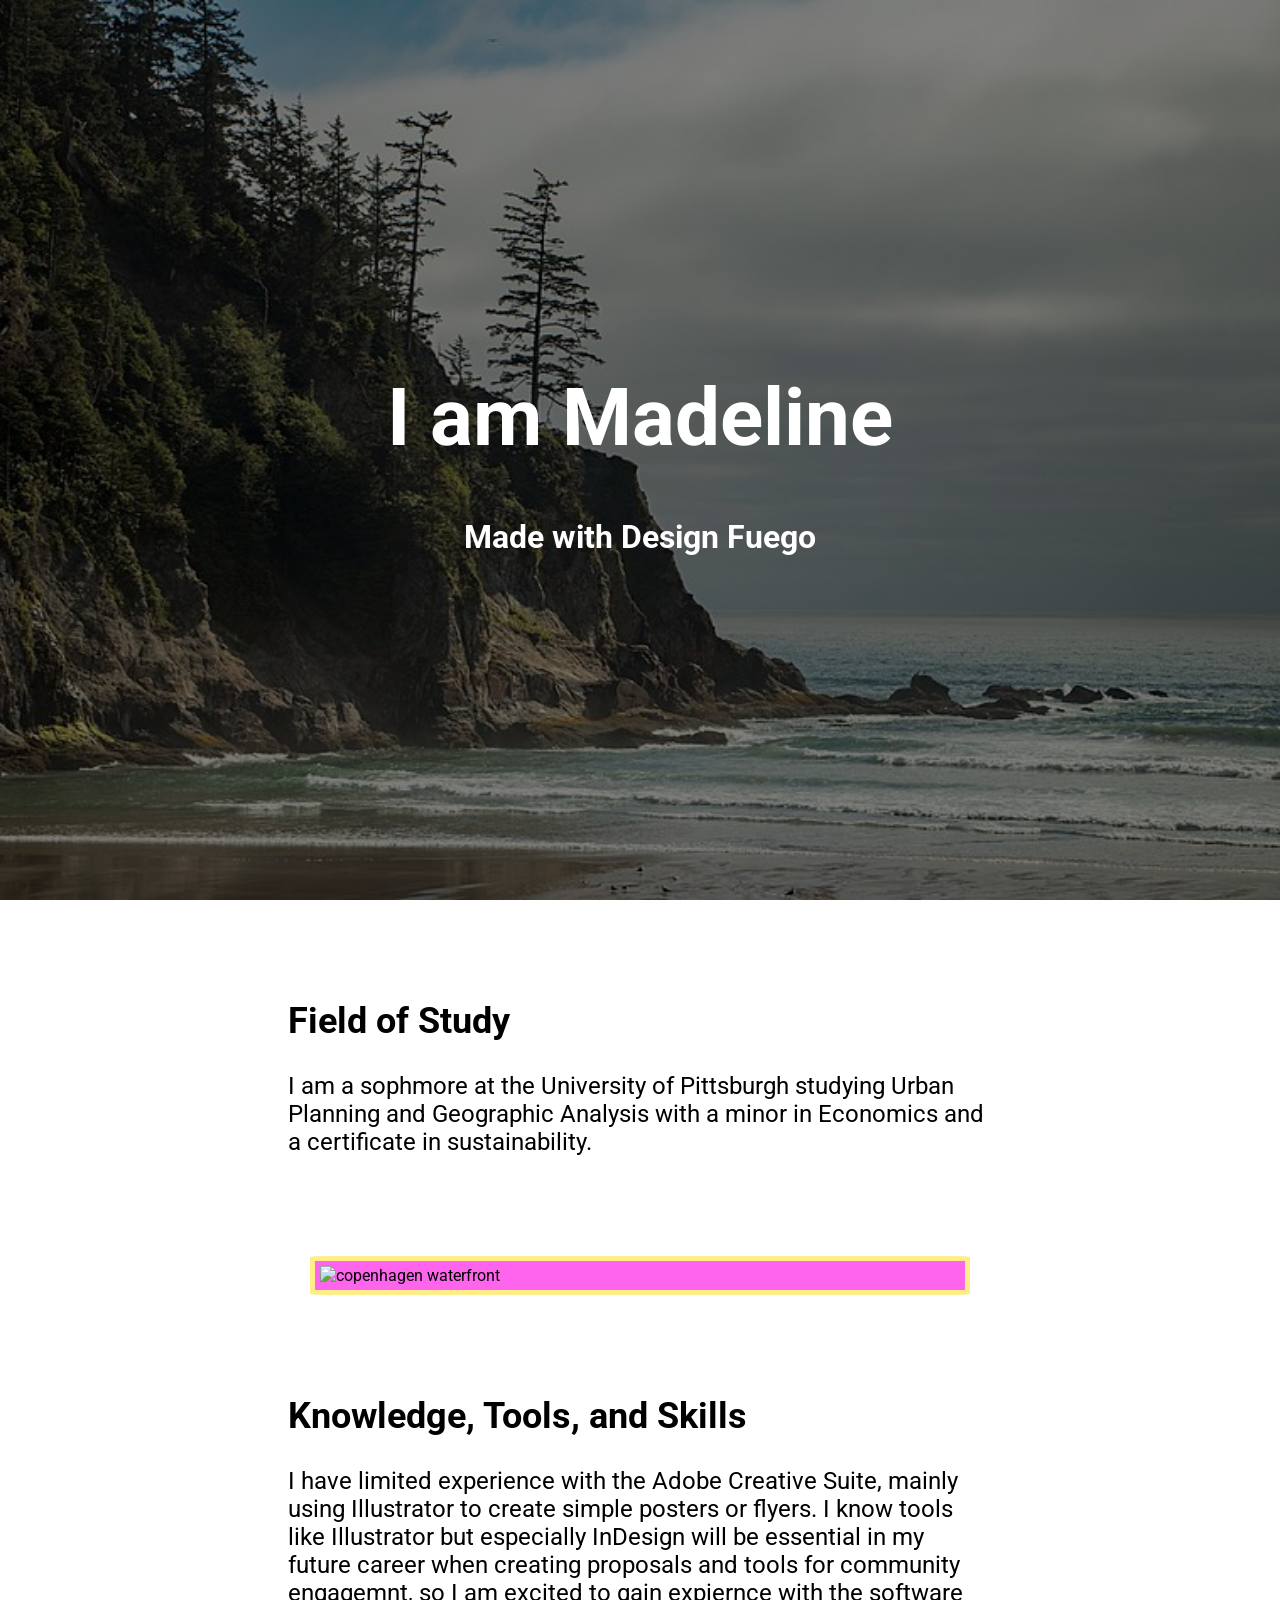
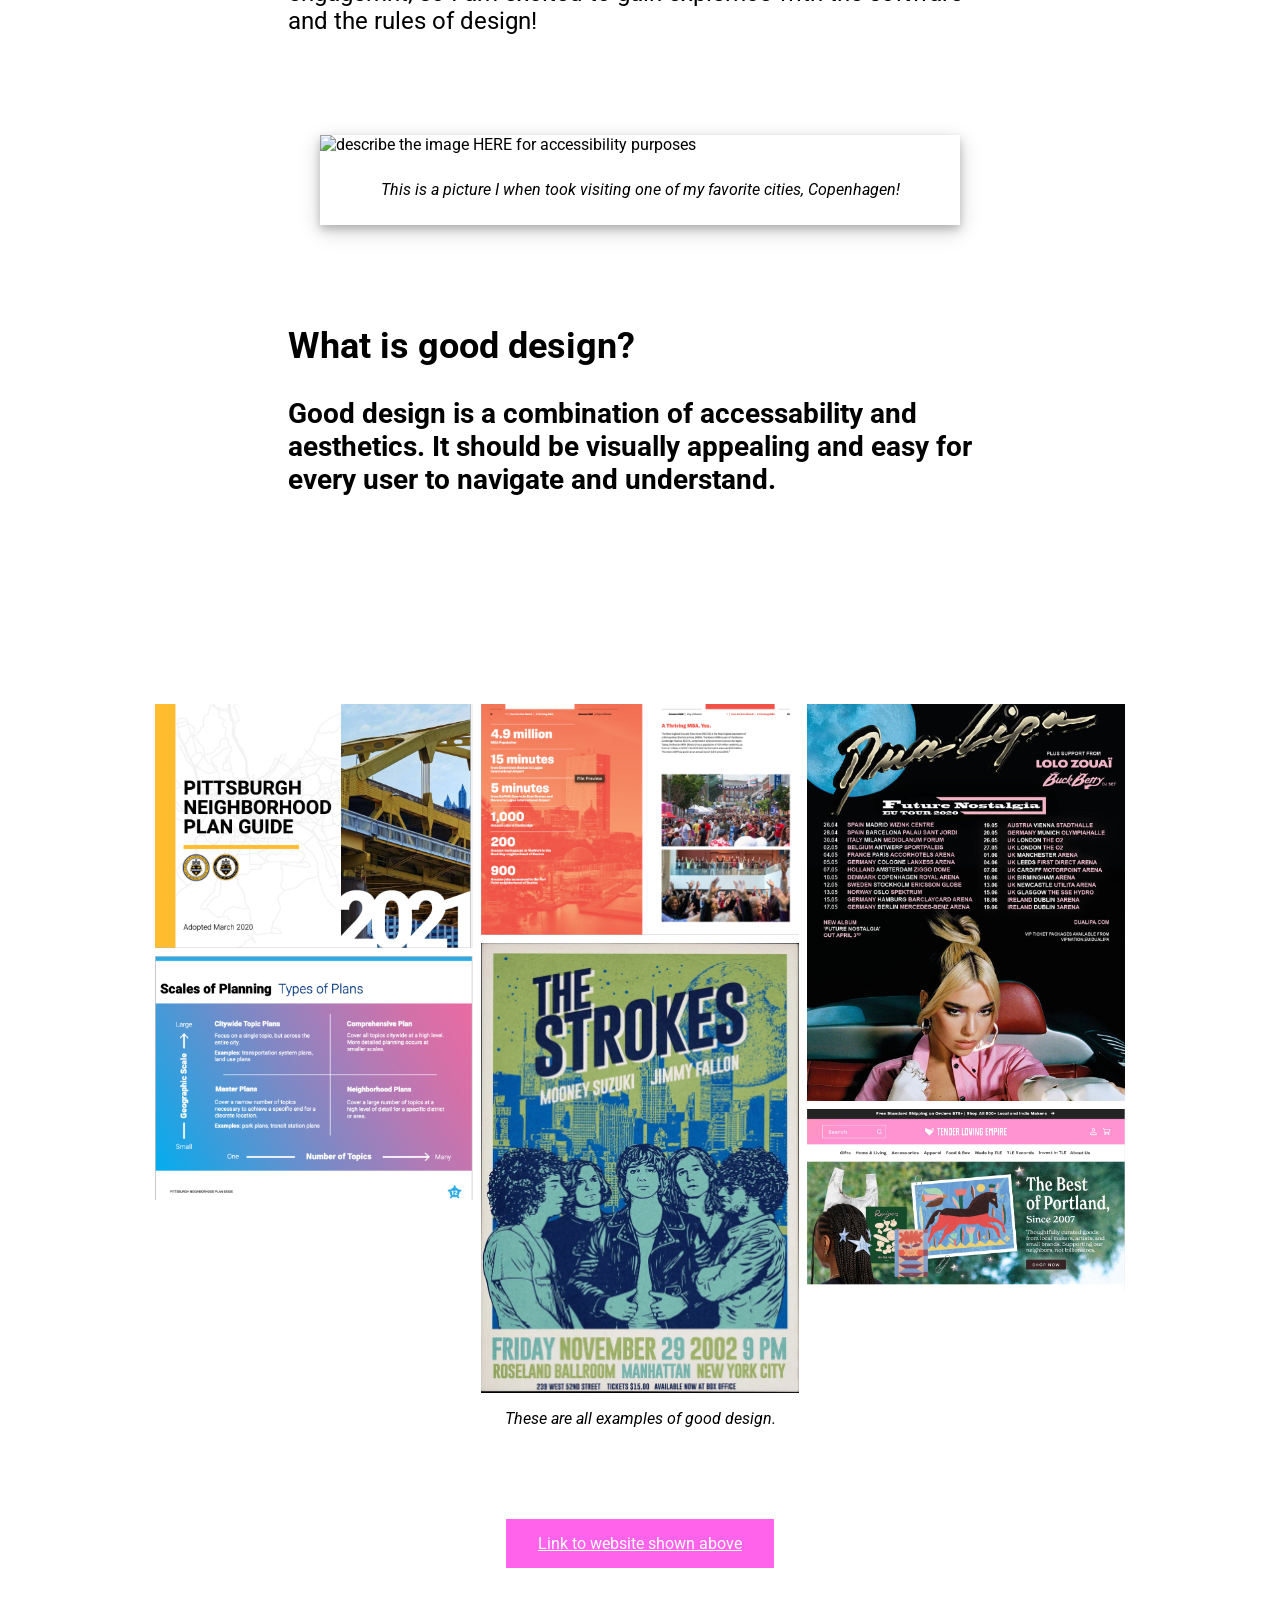
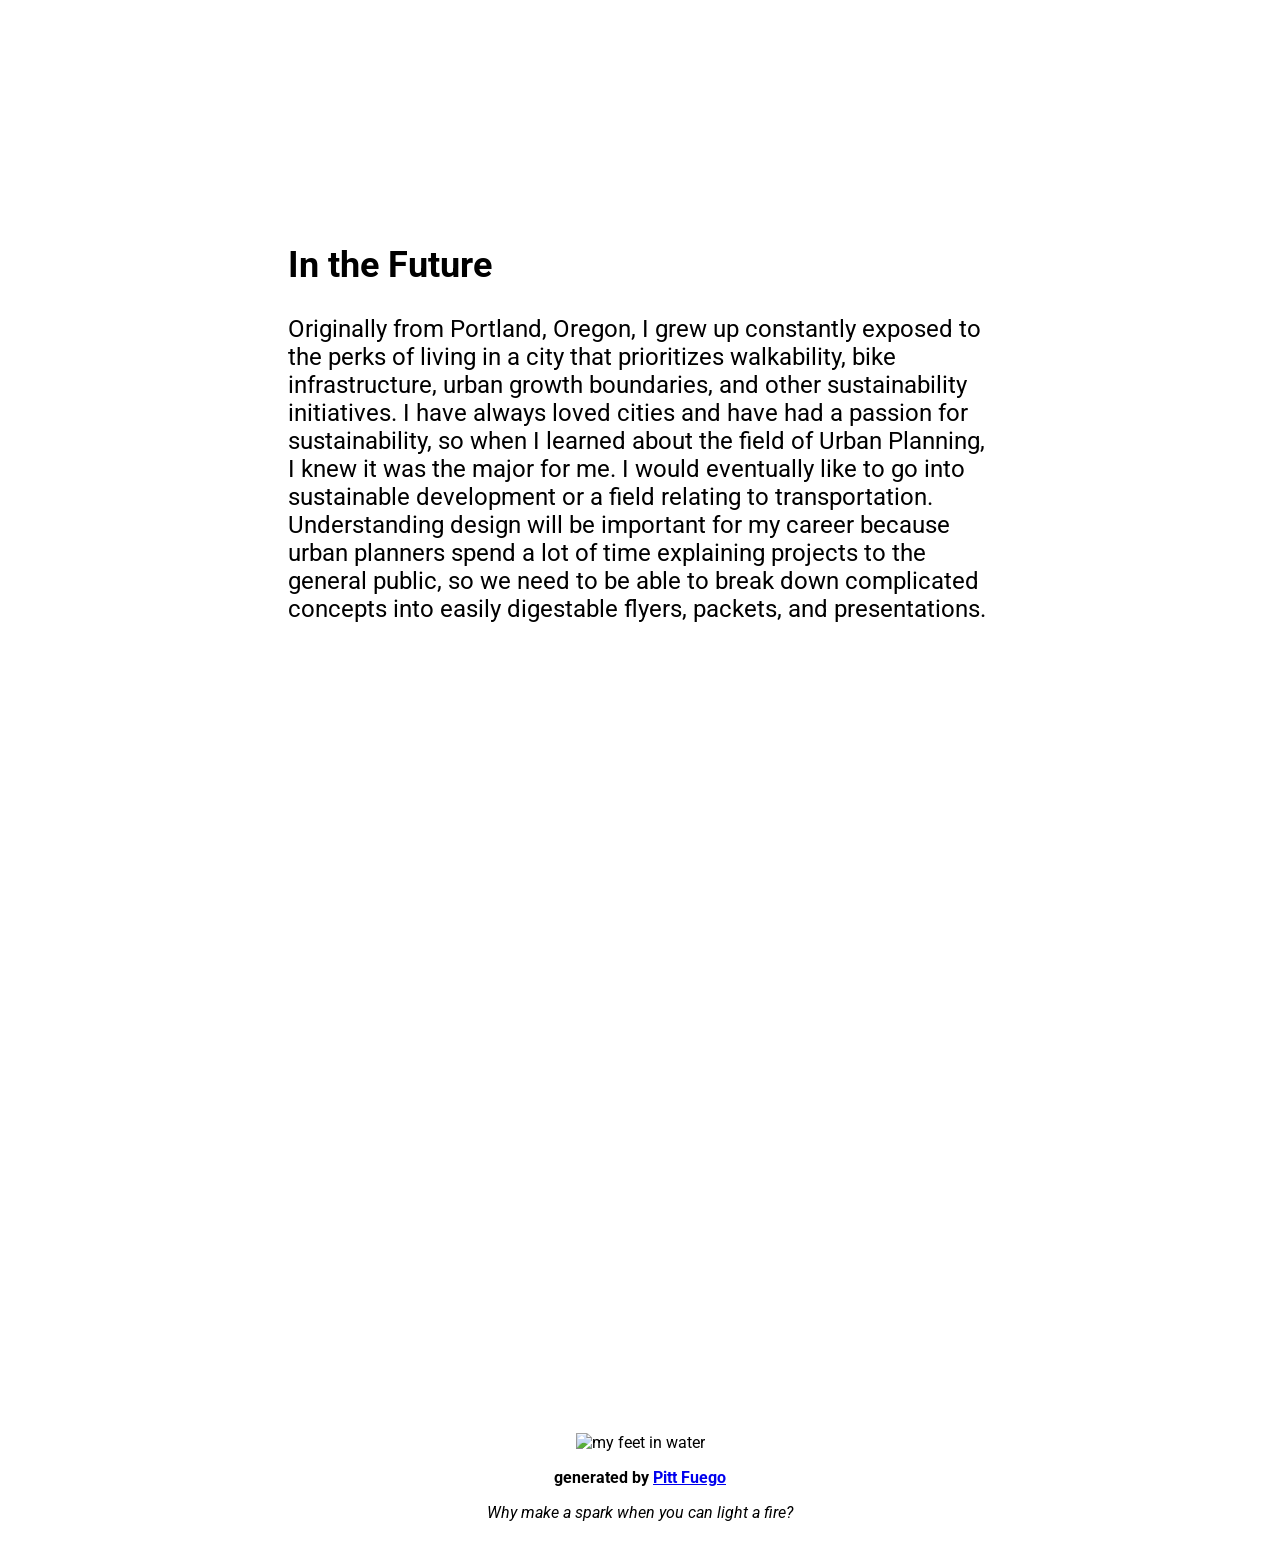
==== Design Main Zipped Fuego/index.html @ 47d6d00b "Add files via upload" ====
<!--Welcome to "Projects Fuego..." Just follow along with comments like this one, and you'll design a really cool webtext that not only introduces you, your skills, and interests to the rest of the class, but also builds your coding literacy. Refer to the repository README for GitHub publishing help.-->

<!--BTW. You can leave these faded code comments be, or delete them. Programmers and web designers use these comments to better explain what the code is doing for others who may enter the document later. They are but road signs, absent from the larger design-->

<!--HTML pages start by calling <!DOCTYPE html> and designating a language.-->
<!DOCTYPE html>
<html lang="en">
<head>
  <!--Next comes the <head> information including the title and all of the important links that make the webtext work. When a browser access your url, it looks first at the index.html document <head> to learn about the names and locations of the other files and assets it will need to assemble your code into a visual display.-->

  <!--Go ahead and fill in the blank in <title>I am...</title> (see just below). The <title> will appear in your document's browser tab-->
<title>I am Madeline</title>
<!--The stuff below the title does important work to tell browsers what this page should look like on different screens-->
<meta charset="UTF-8">
<meta name="viewport" content="width=device-width, initial-scale=1">
<!--Next is a link to the cascading style sheet or CSS. Web designers use a cascading stylesheet CSS to add styling to a website. Designers do this by "calling" a <div class> in HTML and defining the class attributes on the style sheet. Doing so saves time and results in less code. On the style.css page you'll find attributes relating font, text size, image size, among other details.-->
<link rel="stylesheet" type="text/css" href="style.css">
 <!--We've added Google Fonts to The Webtext Generator. Go to https://www.w3schools.com/howto/howto_google_fonts.asp to find fonts and add them to this stylesheet link and to the html selector on style.css-->
  <link href='https://fonts.googleapis.com/css?family=Roboto' rel='stylesheet'>
</head>


<body>
<!--Now we will start working in the body of the document. The body holds all of the code and content that will appear as a visual for our audience.-->

<!--Designers refer to this next section as a "Hero Image." The hero image is styled on the style.css page by calling a "class." To replace the hero image, simply place a .jpg file in the same file folder (directory) as this project and name it "hero.jpg." Alternatively, if you are working with a .png, you will need to open the style.css file using your text editor, find the "hero-image" class and change the file type from ".jpg" to ".png."" Browsers will only work with .jpg, .jpeg, or .png images. Since hero images need to stretch across the screen, typically you will want to select an image 1200px in width to allow quick load time yet avoid pixilation.-->


<div class="hero-image">
  <div class="hero-text">
      <h1>I am Madeline</h1>
      <h2>Made with Design Fuego</h2>
  </div>
</div>


<!--We'll use this first section to discuss where you are right now. Where do you go to school and what courses are you taking/enjoying. What majors/minors/certificates are you pursuing? Has this changed? Why? Replace the content between <h3> and </h3> that says "Lorem ipsum" etc -->


<!--Left align text to improve readability.-->
<div class="text-block" style="text-align: left">
  <h2>Field of Study</h2>
  <p> I am a sophmore at the University of Pittsburgh studying Urban Planning and Geographic Analysis with a minor in Economics and a certificate in sustainability.</p>
  </div>


<!--Replace the image here. Control image width using inline styling. Adjust "frame" class properties using CSS.)-->

<img src="horizon.jpg" class="frame" alt="copenhagen waterfront" width="50%">
    <div class="caption">
      </div>





<!--What experience do you have to leverage in this class? Are you a writer, are you a maker, are you a designer, are you a thinker or critic? What is your medium/media? What interests you about that medium/those media? What media/skills do you wish to learn more about/pursue in this class?-->

<div class="text-block" style="text-align: left">
  <h2>Knowledge, Tools, and Skills</h2>
    <p> I have limited experience with the Adobe Creative Suite, mainly using Illustrator to create simple posters or flyers. I know tools like Illustrator but especially InDesign will be essential in my future career when creating proposals and tools for community engagemnt, so I am excited to gain expiernce with the software and the rules of design!</p>
  </div>

<!--Quick fact: Did you know "Lorem ipsum," the fill text used in this web template, was hacked out of Cicero's "De finibus bonorum et malorum"? Developers made it non-sensical, so don't bother with Google Translate.-->

<!--Control image width using CSS.-->
   
  <div class="polaroid">
    <img src="horizon.jpg" alt="describe the image HERE for accessibility purposes">
      <div class="polaroid-caption">
        <p><i> This is a picture I when took visiting one of my favorite cities, Copenhagen!</i></p>
      </div>
  </div>



<!--So, what exactly is good design? Take some time to explain your design interests...defining it, providing examples, explaining why is it important/significant-->
<div class="text-block" style="text-align: left">
  <h2>What is good design?</h2>
      <h3> Good design is a combination of accessability and aesthetics. It should be visually appealing and easy for every user to navigate and understand. </p>
  </div>

<!--Replace the images here with examples of good design.-->

    <div class="flexbox-container">
    <div class="row">
        <div class="column">
            <img src="pgrid1.png" alt="title page for 2021 pittsburgh neighborhood plan guide">
            <img src="screenshotplanscale.png" alt="graph explaining scales of planning">
        </div>
        <div class="column">
            <img src="screenshotamazon.png" alt="page from a reponse to Amazon's request for proposal for a new HQ location, this one is for Boston">
            <img src="strokes.png" alt="concert poster for the strokes">
        </div>
        <div class="column">
            <img src="dualipa.jpg" alt="dua lipa's future nosatlgia tour poster">
            <img src="website.png" alt="tenderlovingempire website screenshot, this is a gift shop from the PNW">
        </div>
    </div>
        <p><i>These are all examples of good design.</i></p>
         <div class="button-box">
    <a href=""https://tenderlovingempire.com/?srsltid=AfmBOorU_7T_isjd4IEHE4dBSrvcRgRFetLnnpO6ZxHbywsYH1b-NiC2" class="button"> Link to website shown above</a>
  </div>
  </div>



<!--Let's talk a little about the future. After school what kind of job or career would you like to pursue? What is your reasoning for going on this path? How might it connect to all of these prior elements-field of study, home and family, interests and activities? How might the work we do in this space help you to realize this future?-->

<div class="text-block" style="text-align: left">
   <h2>In the Future</h2>
      <p>Originally from Portland, Oregon, I grew up constantly exposed to the perks of living in a city that prioritizes walkability, bike infrastructure, urban growth boundaries, and other sustainability initiatives. I have always loved cities and have had a passion for sustainability, so when I learned about the field of Urban Planning, I knew it was the major for me. I would eventually like to go into sustainable development or a field relating to transportation. Understanding design will be important for my career because urban planners spend a lot of time explaining projects to the general public, so we need to be able to break down complicated concepts into easily digestable flyers, packets, and presentations. </p>
  </div>

  <!--To adjust window, find parallax class on style.css)-->
<div class="parallax"></div>

  <div class="logo">
            <img src="unknown.jpeg" alt="my feet in water" style="width:25%;">
            <p><b>generated by <a href="https://pitt-fuego.github.io/Pitt-Fuego-Coding-Tools/">Pitt Fuego</a></b></p>
            <p><em>Why make a spark when you can light a fire?</em></p>
  </div>

<!--Adjust image file size to 1200-600px depending on its need to scale across a screen. Remove or adjust the frame using the frame class on style.css.-->

  </body>
  </html>



<!--Looking to add components? You've come to the right place. Copy and paste Code Snippets and add to the body section. Adjust class CSS properties on style.css.


    ***Add Text block***

    (Format textblock using inline styling: text-align: left, center, justify, right. To improve accessibility, always left-align text longer than three lines; Format text: <i>italics</i>; <b>bold</b>; <u>underline</u>; <mark>highlight</mark>; <sup>superscript</sup>; <sub>subscript</sub>; Link Website: <a href="link">LinkName</a>; Line Breaks: <br></br>;

  <div class="text-block" style="text-align: left">
    <h2>Header</h2>
       <p>We recommend using our mobile-ready text sizing. Lorem ipsum dolor sit amet, consectetur adipiscing elit, sed do eiusmod tempor incididunt ut labore et dolore magna aliqua. Ut enim ad minim veniam, quis nostrud exercitation ullamco laboris nisi ut aliquip ex ea commodo consequat. Duis aute irure dolor in reprehenderit in voluptate velit esse cillum dolore eu fugiat nulla pariatur. Excepteur sint occaecat cupidatat non proident, sunt in culpa qui officia deserunt mollit anim id est laborum.</p>
  </div>



    ***Add Pull Quote***

    (Format text: Italics: <i>italics</i>; Bold: <b>bold</b>. Change font and font size using CSS)

  <div class="pull-quote" style="text-align: center">
    <h2>Excepteur sint occaecat cupidatat non proident!</h2>
  </div>



    ***Bulleted Points or List***

    (Nest within text-block or style using CSS. Change <ul> to <ol> in HTML to switch from unordered list to ordered list.)

  <div>
    <ul>
      <li>first</li>
      <li>second</li>
      <li>third</li>
    </ul>
  </div>



    ***Add Link that Looks Like a Button***

    (Clearly label link action. For more stylings, find button-box class properties on style.css)

  <div class="button-box">
    <a href=""https://pitt-fuego.github.io/Pitt-Fuego-Coding-Tools/"" class="button">Go to Pitt Fuego Tools</a>
  </div>



    ***Add CSS Flexbox Container with Placeholder Images***

    (Add or subtract columns. Control column width using CSS.)

  <div class="flexbox-container">
    <div class="row">
        <div class="column">
            <img src="pgrid1.jpg" alt="describe the image HERE for accessibility purposes">
            <img src="pgrid2.jpg" alt="describe the image HERE for accessibility purposes">
        </div>
        <div class="column">
            <img src="pgrid3.jpg" alt="describe the image HERE for accessibility purposes">
            <img src="pgrid4.jpg" alt="describe the image HERE for accessibility purposes">
        </div>
        <div class="column">
            <img src="pgrid5.jpg" alt="describe the image HERE for accessibility purposes">
            <img src="pgrid6.jpg" alt="describe the image HERE for accessibility purposes">
        </div>
    </div>
        <p><i>Add a caption.</i></p>
  </div>



    ***Add Image Frame and Filters***

    (Control image width using inline styling. Adjust "frame" class properties using CSS.)

  <img class="frame" src="feet1.jpg" width="50%" alt="describe the image HERE for accessibility purposes">
    <div class="caption">
      <p><i>Add a caption</i></p>
    </div>
  


    ***Add Polaroid***

    (Control image width using CSS.)

  <div class="polaroid">
    <img src="feet1.jpg" alt="describe the image HERE for accessibility purposes">
      <div class="polaroid-caption">
        <p><i>Add a caption</i></p>
      </div>
  </div>



      ***Add Image Container with Text Box***

      (Control Image Container properties using CSS.)

  <div class="image-container">
    <img src="feet1.jpg" alt="describe image here">
      <div class="image-container-text">
        <p>Lorem ipsum dolor sit amet, consectetur adipiscing elit.</p>
      </div>
  </div>



    ***Add Parallax Window***

      (Adjust properties using parallax class on style.css)

  <div class="parallax"></div>
    <div class="caption">
      <p><i>Add a caption.</i></p>
  </div>



    ***Embed YouTube Video***

  <div class="video">
    <div class="video-container">
       <iframe width="560" height="315" src="https://www.youtube.com/embed/PhPLTpqG0pU" title="YouTube video player" frameborder="0" allow="accelerometer; autoplay; clipboard-write; encrypted-media; gyroscope; picture-in-picture" allowfullscreen></iframe>
    </div>
       <p><i>Add a caption.</i></p>
  </div>


    ***Add Copyright Footer***

  <div class="footer">
    <p><i>Copyright Your Name, Year.</i></p>
  </div>


    ***Need something that's not here? Go to https://www.w3schools.com to find all kinds of resources to facilitate your code learning.***

     Peace and love only, Stephen Quigley, University of Pittsburgh, 2021.-->
---- Design Main Zipped Fuego/style.css ----
/* Select readable font and text/background colors with good contrast. To search for different Google Fonts, go to https://www.w3schools.com/howto/howto_google_fonts.asp */

body, html {
    height: 100%;
    margin: 0;
    font-family: roboto;
    color: black;
    background-color: white;
  }  

.hero-image {
/* This selector controls the "hero image" class. You may need to change "hero.jpg" name/format to match your asset, or vice-versa */
    background-image: linear-gradient(rgba(0, 0, 0, 0.5), rgba(0, 0, 0, 0.5)), url("hero.jpg");
    height: 100%;
    background-attachment: fixed;
    background-position: center;
    background-repeat: no-repeat;
    background-size: cover;
    position: relative;
  }

/* This selector places text in the middle of the image */
.hero-text {
    text-align: center;
    position: absolute;
    top: 50%;
    left: 50%;
    transform: translate(-50%, -50%);
  }

/* The next two selectors control hero-text font properties. 2em is 2x inherited font-size value. 5 em is 5x stated value. */
.hero-text h1 {
    font-family: inherit;
    font-size: 5em;
    color: white;
  }

.hero-text h2 {
    font-family: inherit;
    font-size: 2em;
    color: white;
  }
  

 /* The text-block class selector controls the text-box on screens >800px. You will also need to adjust values in the next text-box selector. */
.text-block {
    display: block;
    width: 55%;
    background-color: inherit;
    padding: 0px;
    border: 0px solid black;
    margin-top: 100px;
    margin-bottom: 100px;
    margin-left: auto;
    margin-right: auto;
    font-family: inherit;
    font-size: 1.5em;
    color: inherit;
  }

 /* This code helps your text-block scale for screens ≤800px. */
  @media screen and (max-width: 800px) {
    .text-block {  
        display: block;
        width: 90%;
        background-color: inherit;
        padding: 0px;
        border: 0px solid black;
        margin-top: 100px;
        margin-bottom: 100px;
        margin-left: auto;
        margin-right: auto;
        font-family: inherit;
        font-size: 1.25em;
        color: inherit;
    }
  }


 /* The pull-quote class selector uses large text and border top/bottom properties.  */
.pull-quote {
    display: block;
    width: 70%;
    background-color: inherit;
    padding-left: 20px;
    padding-right: 20px;
    border-top: 3px solid #000;
    border-bottom: 3px solid #000;
    margin-top: 100px;
    margin-bottom: 100px;
    margin-left: auto;
    margin-right: auto;
    font: inherit;
    font-size: 1em;
    color: inherit;
  }


/* - Bulleted Points or List -
Unordered list element selector. Change unordered list from disc (default) to circle, square, or none. */
ul {
    list-style-type: default;
    padding-left: none;
    font: inherit;
    font-size: 1em;
    line-height: 2.2;
    color: inherit;
  }

/* Ordered list element selector. Change ordered list to upper-roman or lower-alpha. */
ol {
    list-style-type: default;
    padding-left: none;
    font: inherit;
    font-size: 1em;
    line-height: 2.2;
    color: inherit;
  }


/* - Link that Looks Like a Button -
Button-box class selector uses Flex Box Design (flex display) to scale the element in one dimension. */
.button-box {
    display: flex;
    height: 200px;
    border: 0px solid #;
    align-items: center;
    justify-content: center;
  }

/* Change button colors and other attributes here. */
.button {
    display: inline-block;
    background-color: #ff00e19c;
    padding: 15px 32px;
    border: none;
    cursor: pointer;
    font: inherit;
    font-size: 16px;
    color: white;
    text-align: center;
  }

/* Hover effect improves accessibility. */
.button:hover {
    background-color: #4682B4;
  }


/* - CSS Flexbox Layout -
CSS Flexbox creates responsive layouts for images, text, and other content. Reuse .column class to create additional grids with different proportions for specific content */

.flexbox-container {
  padding-top: 100px;
  padding-bottom: 100px;
  text-align: center;
 }

.row {
   display: flex;
   flex-wrap: wrap;
   padding: 0 4px;
   justify-content: center;
 }

/* Change max-width value depending on number of columns. */
.column {
   flex: 25%;
   max-width: 25%;
   padding: 0 4px;
 }

.column img  {
   margin-top: 8px;
   vertical-align: middle;
   width: 100%;
 }

/* CSS Grid Responsive layout - makes grid a one column-layout instead of two or three columns */
@media screen and (max-width: 800px) {
.column {
       flex: 75%;
       max-width: 75%;
   }
 }

 
/* - Frame class selector -
Use CSS box model to style image content. Adjust frame/filter class selector properties to customize. Copy, paste, rename class selector to quickly create alternative image stylings. */
.frame {
    display: block;
    background: rgba(255, 0, 225, 0.606);
    padding: 5px;
    border: 5px solid rgb(255, 237, 137);
    border-radius: 3%;
    margin-top: 0px;
    margin-bottom: 0px;
    margin-left: auto;
    margin-right: auto;
    filter: grayscale(%);
    filter: blur(px);
    filter: hue-rotate(deg);
}


/* - Polaroid - 
Polaroid class selector and container. Adjust Polaroid width here. */
.polaroid {
    display: block;
    width: 50%;
    background-color: white;
    box-shadow: 0 4px 8px 0 rgba(0, 0, 0, 0.2), 0 6px 20px 0 rgba(0, 0, 0, 0.19);
    margin-left: auto;
    margin-right: auto;
    margin-top: none;
    margin-bottom: none;
  }

.polaroid img {
    width: 100%;  /* Keep 100% */
    filter: grayscale(%);
    filter: blur(px);
    filter: hue-rotate(deg);
  }

.polaroid-caption {
    text-align: center;
    padding: 10px 20px;
  }


/*  - Image Container with Text Box -
Add text to your image and control text-box location*/
.image-container {
  display: block;
  position: relative;
  width: 90%;
  margin-top: 100px;
  margin-bottom:100px;
  margin-left: auto;
  margin-right: auto;
}

.image-container img {
  width: 100%;   /* Keep 100%. Add Filters.*/
}

.image-container-text {
  position: absolute;
  /*Using max-with property with pixels will prevent a left aligned box from over-scrolling*/
  max-width: 300px;
  /*Change location right/left and top/bottom. To center use top 50% left 50% */
  bottom: 20px;
  right: 20px;
  /*Using rgba (red,blue,green, alpha) allows us to control color and opacity. For a white tinted text box, use 255, 255, 255, .3 */
  background-color: rgba(0, 0, 0, .3);
  color: white;
  padding-left: 20px;
  padding-right: 20px;
  font-family: inherit;
  font-size: inherit;
}


/*  - Parallax -
This code controls that cool parallax image and scrolling effect. Change the image "parallax.jpg" below to match your asset.*/
.parallax {
    background-image: url("parallax.jpg");
/* Set a specific height */
    height: 500px;
/* control the parallax scrolling effect */
    background-attachment: fixed;
    background-position: center;
    background-repeat: no-repeat;
    background-size: cover;
    margin-top: 100px;
    margin-bottom: 0px;
  }

/* This code stops the parallax image and scrolling effect for small screens--at the moment, iPhones just don't like it.*/
@media screen and (max-width: 768px) {
    .parallax {
		    background-attachment: inherit;
        height: 400px;
	  }
  }


/*  - YouTube Video -
Uses container to control video across different screen sizes. */
.video {
    width: 75%;
    padding-left: 20px;
    padding-right: 20px;
    padding-top: 100px;
    padding-bottom: 100px;
    margin: auto;
    text-align: center;
  }

.video-container {
  	position:relative;
    height:0;
  	overflow:hidden;
  	padding-bottom:56.25%;
  	padding-top:30px;
  }

.video-container iframe, .video-container object, .video-container embed {
  	position:absolute;
  	top:0;
  	left:0;
  	width:100%;
  	height:100%;
  }

  @media screen and (max-width: 800px) {
    .video {
        width: 90%;
        margin-top: 100px;
        margin-bottom: 100px;
    }
  }


/*  - Caption -
Style caption left, center, justify, right. */
.caption {
    display: block;
    padding: none;
    border: none;
    margin: none;
    text-align: center;
  }


/*  - Logo -
Logo width controlled inline */
.logo {
    display: block;
    padding: 10px;
    border: 0px solid black;
    margin-top: 200px;
    margin-bottom: 0px;
    margin-left: auto;
    margin-right: auto;
    font: inherit;
    font-size: 12pt;
    text-align: center;
  }


/*  - Footer -
Add a Copyright */
.footer {
    border: none;
    padding: 10px;
    margin: auto;
    font: inherit;
    font-size: inherit;
    text-align: center;    
  }
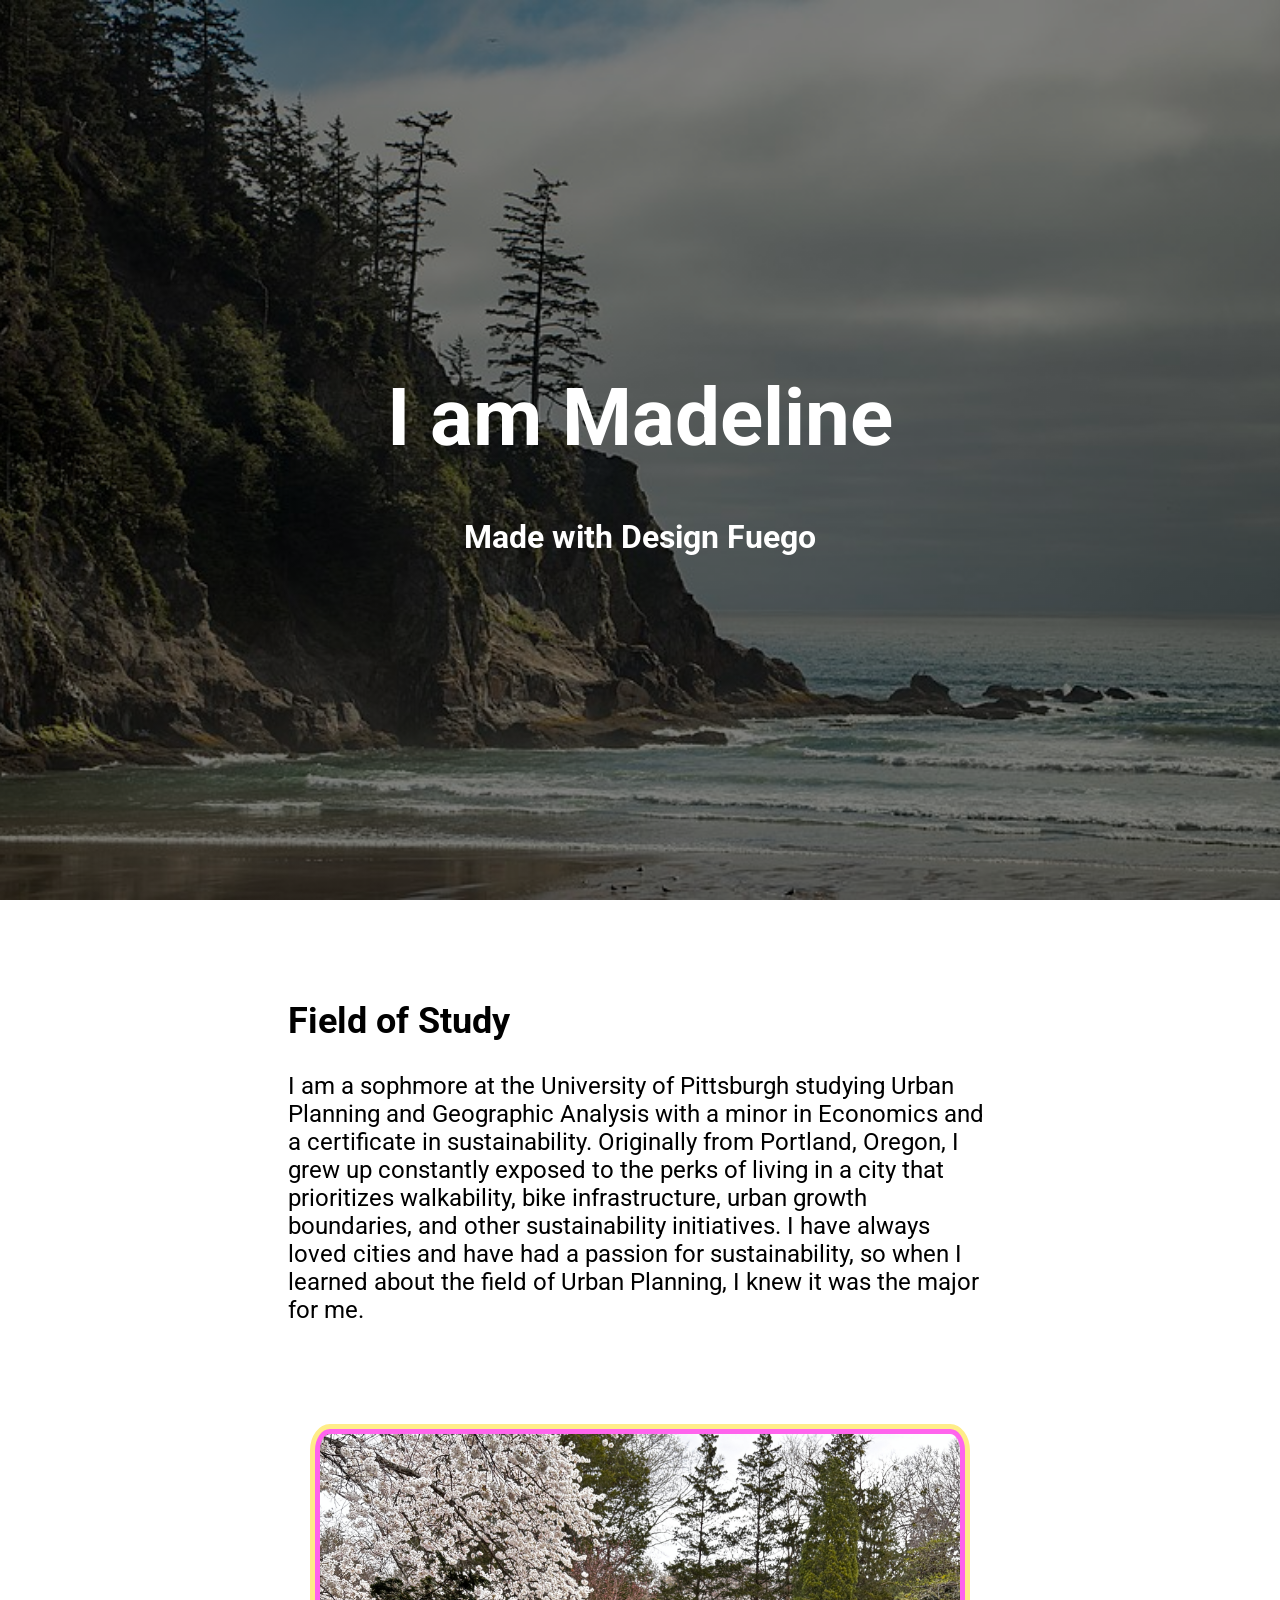
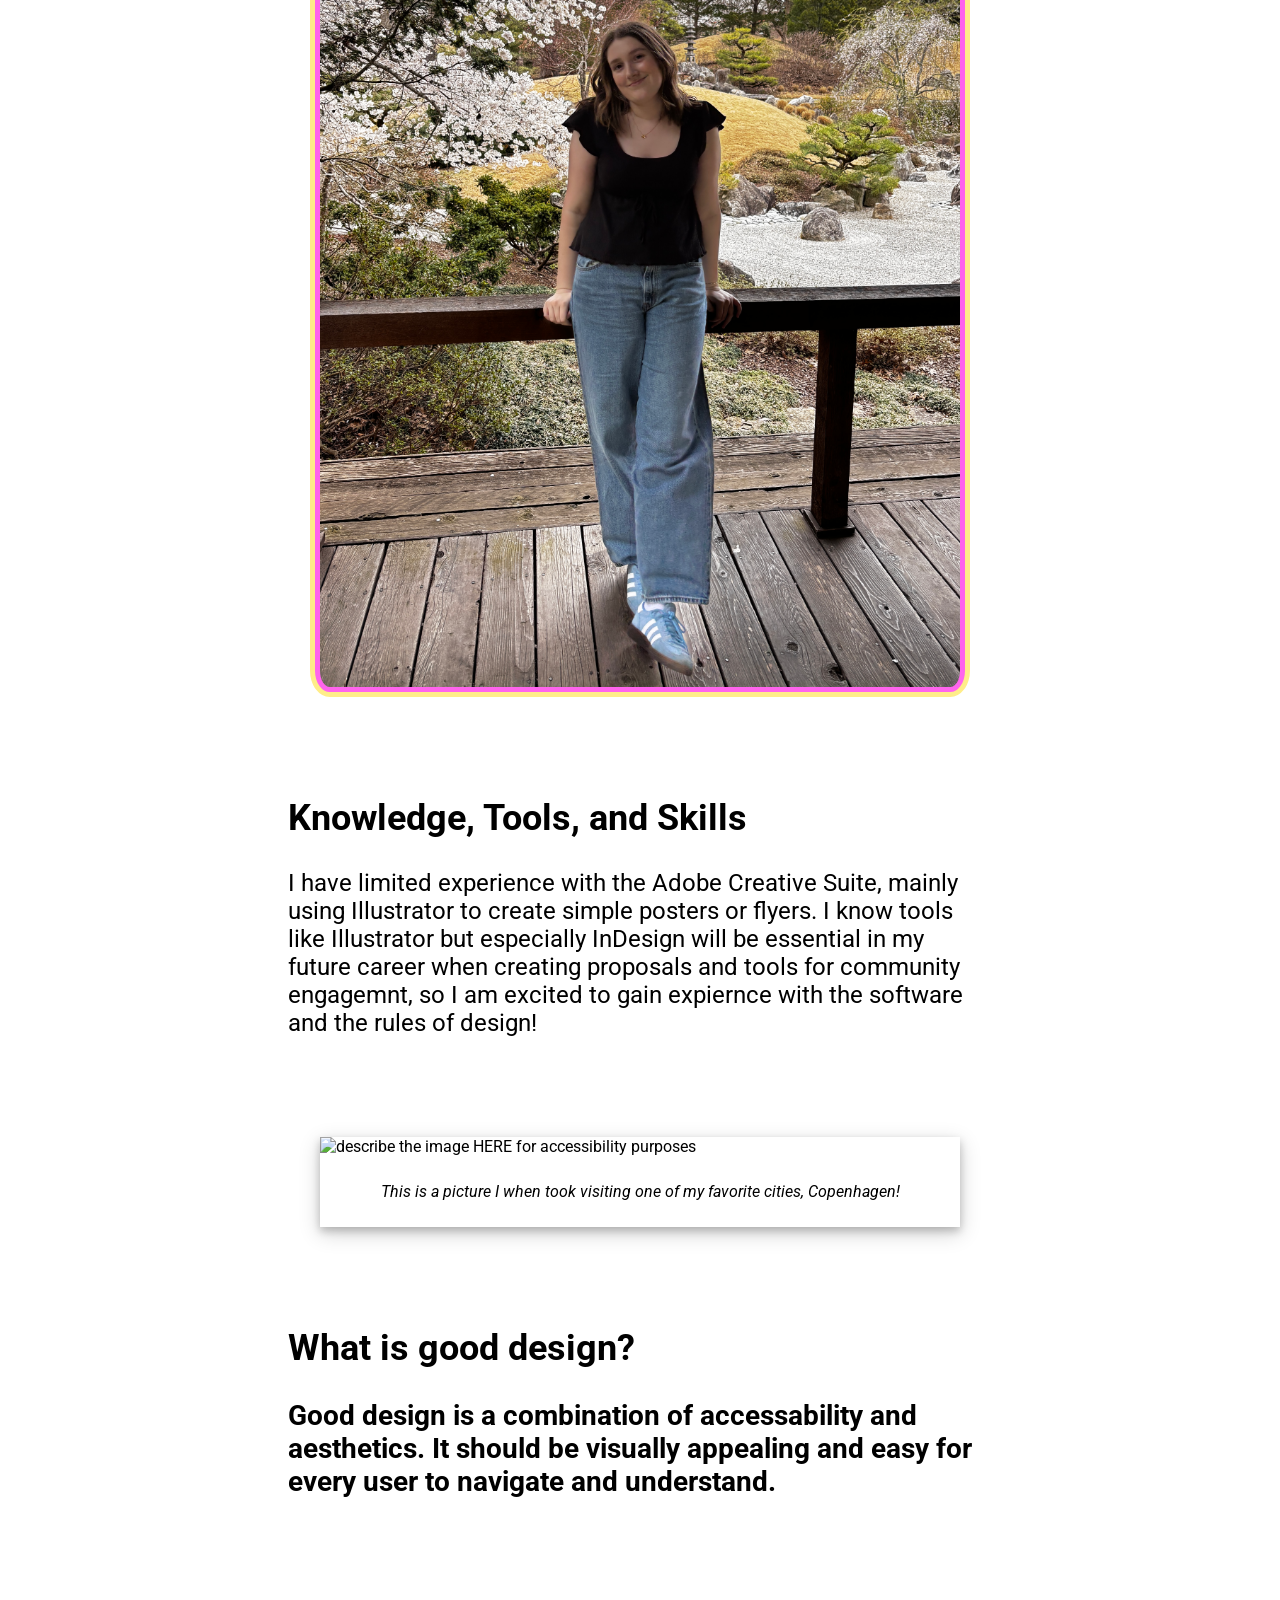
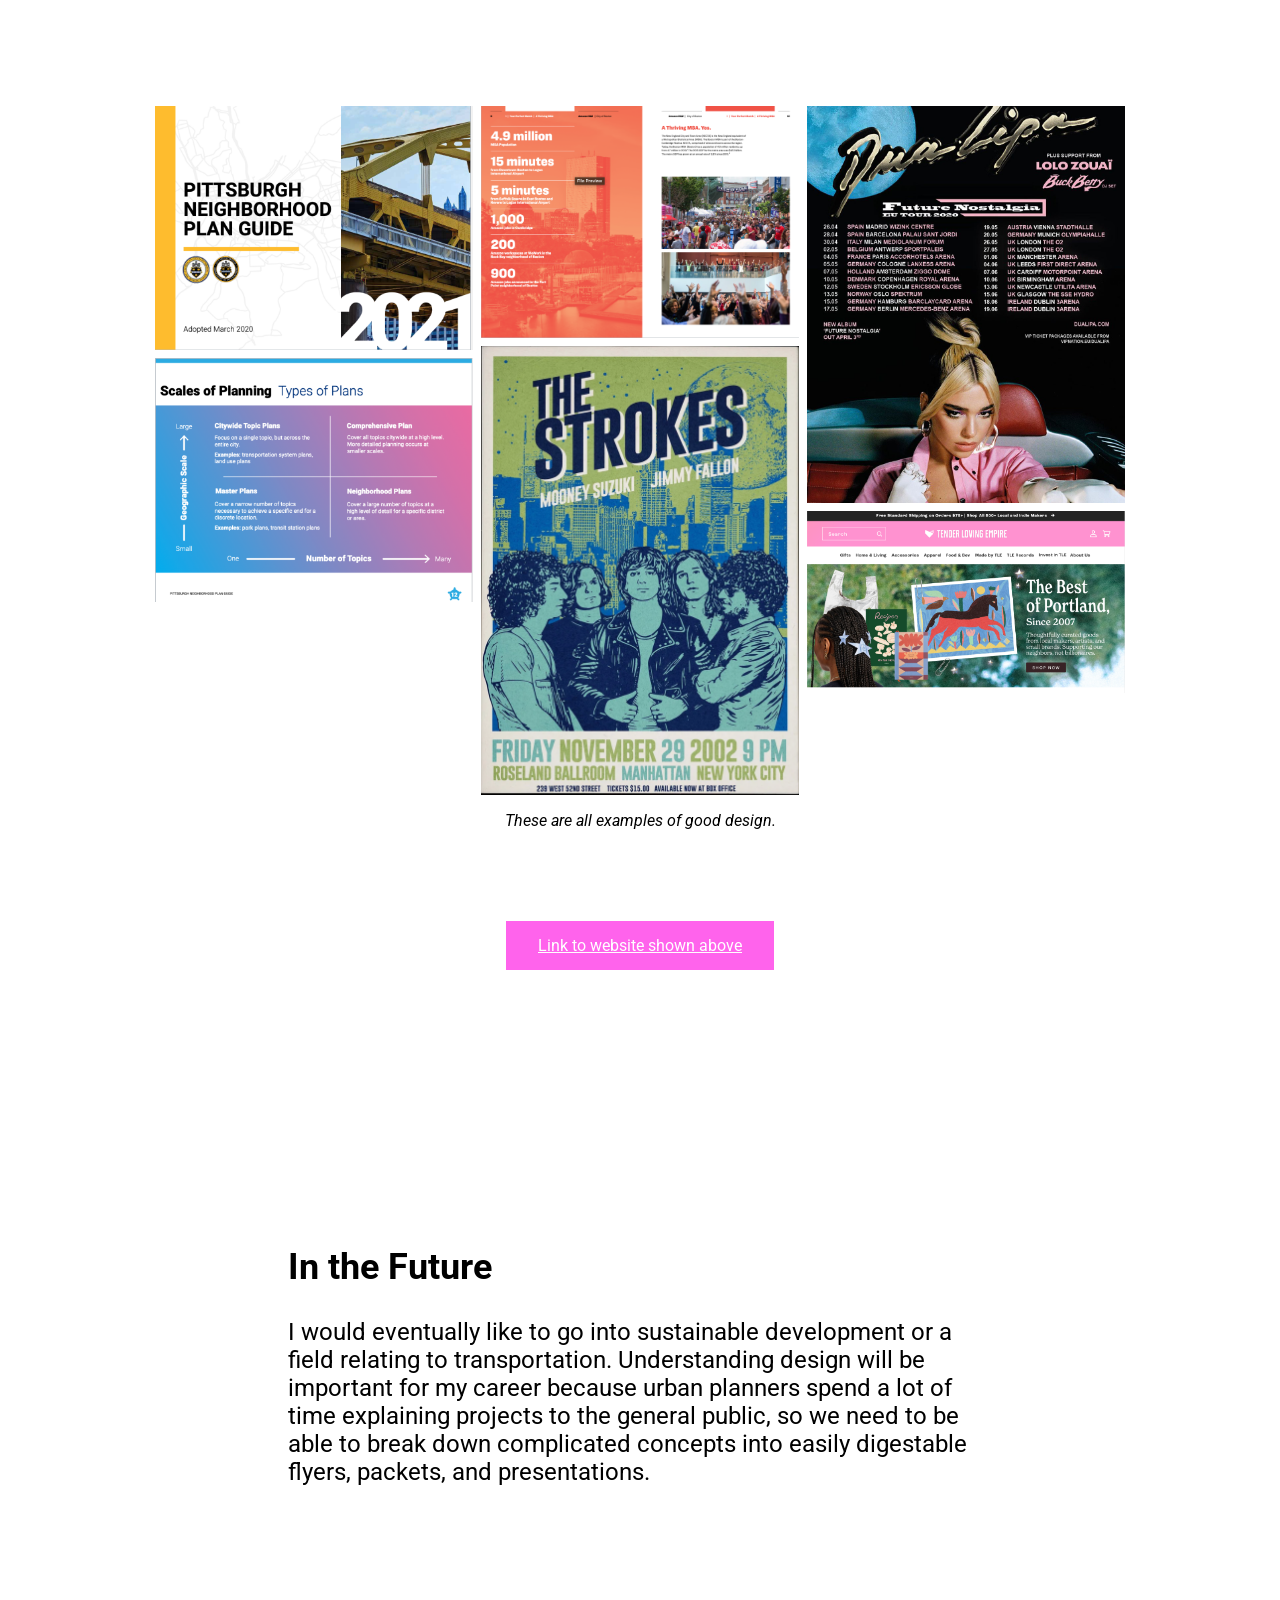
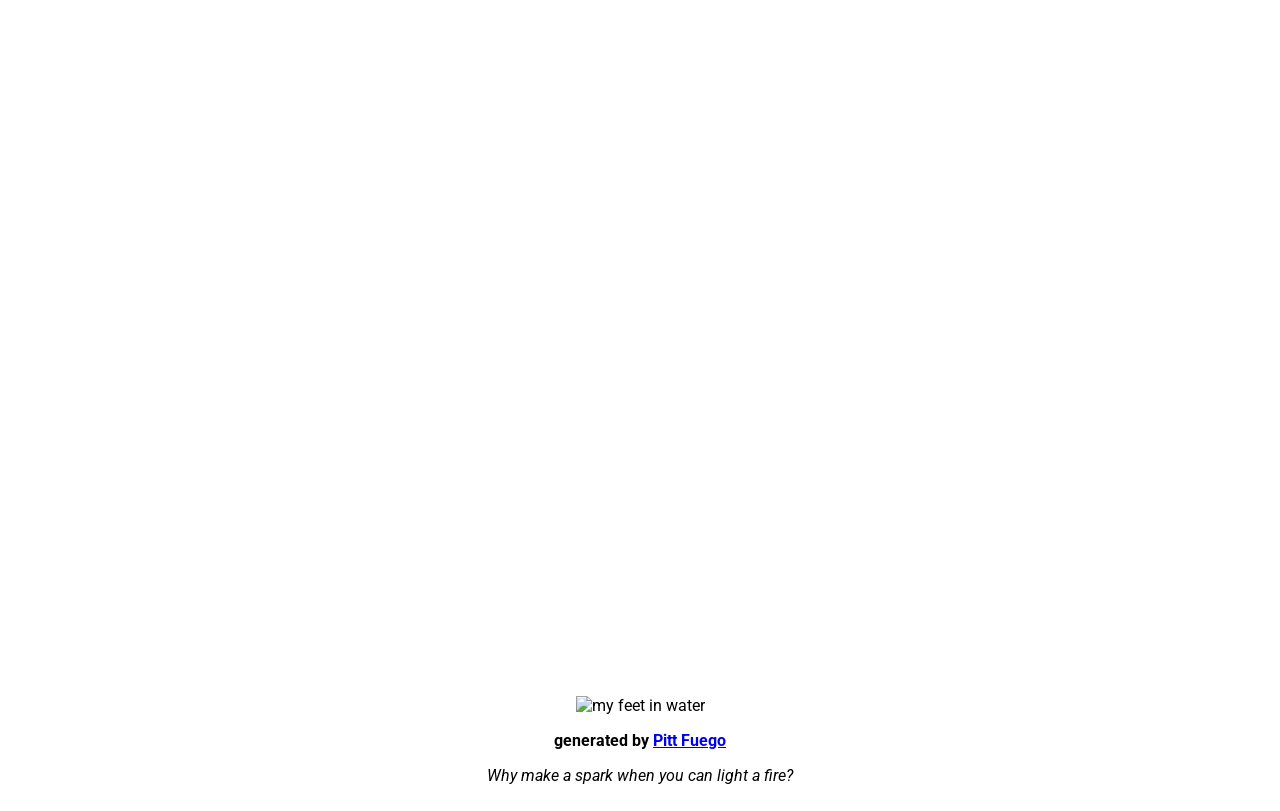
==== commit ee117f8a: "addedselfimage.html" ====
--- a/Design Main Zipped Fuego/index.html
+++ b/Design Main Zipped Fuego/index.html
@@ -40,13 +40,13 @@
 <!--Left align text to improve readability.-->
 <div class="text-block" style="text-align: left">
   <h2>Field of Study</h2>
-  <p> I am a sophmore at the University of Pittsburgh studying Urban Planning and Geographic Analysis with a minor in Economics and a certificate in sustainability.</p>
+  <p> I am a sophmore at the University of Pittsburgh studying Urban Planning and Geographic Analysis with a minor in Economics and a certificate in sustainability. Originally from Portland, Oregon, I grew up constantly exposed to the perks of living in a city that prioritizes walkability, bike infrastructure, urban growth boundaries, and other sustainability initiatives. I have always loved cities and have had a passion for sustainability, so when I learned about the field of Urban Planning, I knew it was the major for me.</p>
   </div>
 
 
 <!--Replace the image here. Control image width using inline styling. Adjust "frame" class properties using CSS.)-->
 
-<img src="horizon.jpg" class="frame" alt="copenhagen waterfront" width="50%">
+<img src="self.JPG" class="frame" alt="copenhagen waterfront" width="50%">
     <div class="caption">
       </div>
 
@@ -109,7 +109,7 @@
 
 <div class="text-block" style="text-align: left">
    <h2>In the Future</h2>
-      <p>Originally from Portland, Oregon, I grew up constantly exposed to the perks of living in a city that prioritizes walkability, bike infrastructure, urban growth boundaries, and other sustainability initiatives. I have always loved cities and have had a passion for sustainability, so when I learned about the field of Urban Planning, I knew it was the major for me. I would eventually like to go into sustainable development or a field relating to transportation. Understanding design will be important for my career because urban planners spend a lot of time explaining projects to the general public, so we need to be able to break down complicated concepts into easily digestable flyers, packets, and presentations. </p>
+      <p> I would eventually like to go into sustainable development or a field relating to transportation. Understanding design will be important for my career because urban planners spend a lot of time explaining projects to the general public, so we need to be able to break down complicated concepts into easily digestable flyers, packets, and presentations. </p>
   </div>
 
   <!--To adjust window, find parallax class on style.css)-->
@@ -267,4 +267,4 @@
 
     ***Need something that's not here? Go to https://www.w3schools.com to find all kinds of resources to facilitate your code learning.***
 
-     Peace and love only, Stephen Quigley, University of Pittsburgh, 2021.-->+     Peace and love only, Stephen Quigley, University of Pittsburgh, 2021.-->
